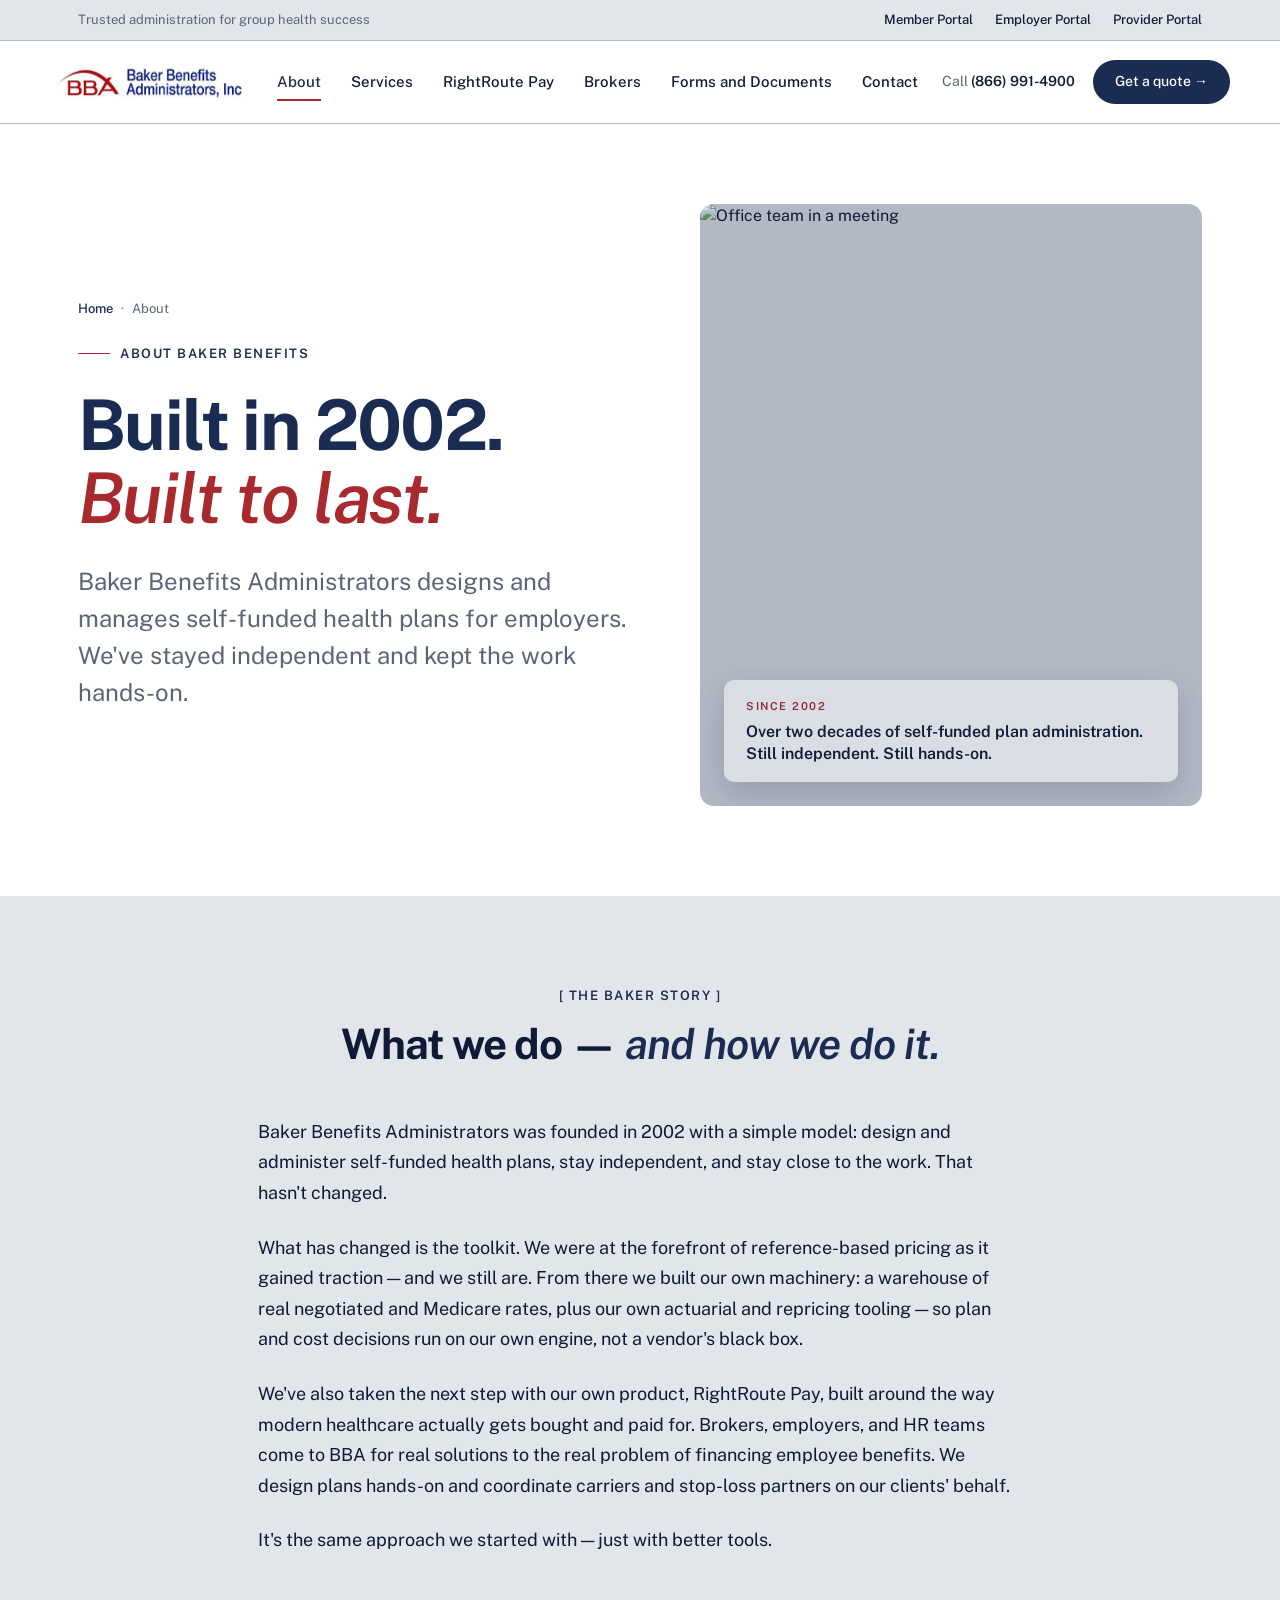
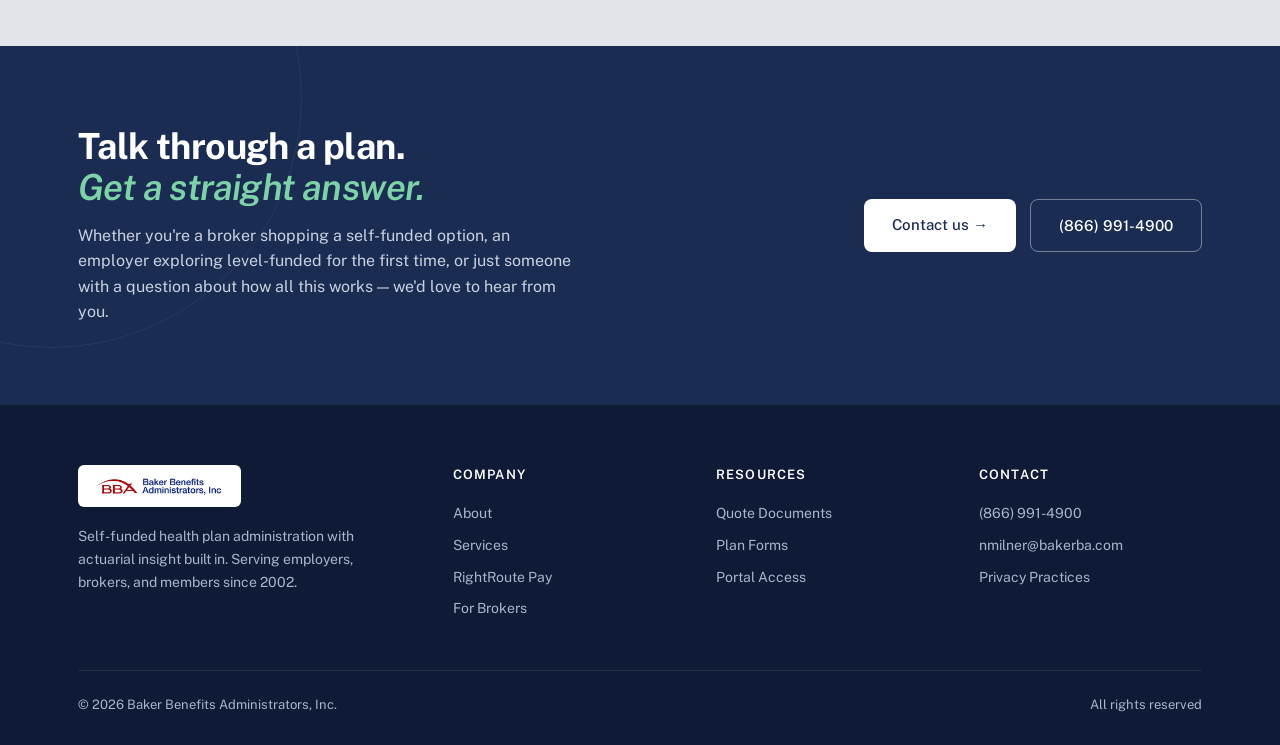
==== about/index.html @ 8b43a6bd "Variant preview: tighter spacing + de-stocked imagery" ====
<!DOCTYPE html><html lang="en"> <head><meta charset="UTF-8"><meta name="viewport" content="width=device-width, initial-scale=1"><title>About — Baker Benefits Administrators</title><meta name="description" content="Self-funded health plan administration with actuarial insight built in."><link rel="canonical" href="https://www.bakerba.com/about/"><link rel="icon" type="image/svg+xml" href="/favicon.svg"><meta property="og:type" content="website"><meta property="og:site_name" content="Baker Benefits Administrators"><meta property="og:title" content="About — Baker Benefits Administrators"><meta property="og:description" content="Self-funded health plan administration with actuarial insight built in."><meta property="og:url" content="https://www.bakerba.com/about/"><meta property="og:image" content="https://www.bakerba.com/bba-logo.jpg"><meta name="twitter:card" content="summary"><meta name="twitter:title" content="About — Baker Benefits Administrators"><meta name="twitter:description" content="Self-funded health plan administration with actuarial insight built in."><meta name="twitter:image" content="https://www.bakerba.com/bba-logo.jpg"><link rel="preconnect" href="https://fonts.googleapis.com"><link rel="preconnect" href="https://fonts.gstatic.com" crossorigin><link href="https://fonts.googleapis.com/css2?family=Public+Sans:wght@400;500;600;700&display=swap" rel="stylesheet"><style>:root{--navy:#1A2C52;--navy-deep:#0F1B36;--navy-soft:#3B4F7C;--navy-tint:#E8ECF4;--red:#A82A2E;--green:#1F7A4A;--green-deep:#155434;--green-soft:#E8F2EC;--green-light:#7DD2A8;--paper:#FFFFFF;--gray-50:#E2E5EA;--gray-100:#CFD3DA;--line:#B5BAC2;--line-strong:#CDD4DF;--ink:#0F1B36;--ink-soft:#5B6479;--ink-muted:#8593AE;--radius:14px}*{box-sizing:border-box;margin:0;padding:0}html{scroll-behavior:smooth}body{font-family:Public Sans,Helvetica Neue,Arial,sans-serif;background:var(--paper);color:var(--ink);line-height:1.55;-webkit-font-smoothing:antialiased}.container{max-width:1180px;margin:0 auto;padding:0 28px}a{color:inherit;text-decoration:none}img{display:block;max-width:100%}.util{position:sticky;top:0;z-index:51;background:var(--gray-50);color:var(--ink-soft);font-size:13px;padding:10px 0;border-bottom:1px solid var(--line)}.util-row{display:flex;justify-content:space-between;align-items:center;flex-wrap:wrap;gap:8px}.util-portals{display:flex;gap:22px}.util-portals a{color:var(--ink);font-weight:500}.util-portals a:hover{color:var(--navy)}header.site{background:var(--paper);border-bottom:1px solid var(--line);position:sticky;top:41px;z-index:50}.nav{display:flex;align-items:center;justify-content:space-between;padding:18px 0;gap:24px}.brand{display:flex;align-items:center;gap:12px}.brand img{height:46px;width:auto;mix-blend-mode:multiply}nav.primary{display:flex;gap:30px}nav.primary a{font-size:15px;color:var(--ink);font-weight:500;white-space:nowrap;padding:6px 0;border-bottom:2px solid transparent;transition:border-color .2s,color .2s}nav.primary a:hover{color:var(--navy);border-bottom-color:var(--red)}nav.primary a.active{color:var(--navy);border-bottom-color:var(--red)}.header-right{display:flex;align-items:center;gap:18px}.call-us{font-size:14px;color:var(--ink-soft);white-space:nowrap}.call-us strong{color:var(--ink);font-weight:600}.cta-pill{background:var(--navy);color:#fff;padding:11px 22px;border-radius:999px;font-size:14px;font-weight:500;transition:background .2s;white-space:nowrap}.cta-pill:hover{background:var(--navy-deep)}.nav-toggle{display:none;background:none;border:0;cursor:pointer;padding:10px;margin-left:6px}.nav-toggle span{display:block;width:22px;height:2px;background:var(--ink);margin:4px 0;border-radius:2px;transition:.2s}footer{background:var(--navy-deep);color:#a8b5cc;padding:60px 0 30px}.ft-grid{display:grid;grid-template-columns:1.5fr 1fr 1fr 1fr;gap:40px;margin-bottom:40px}.ft-brand{margin-bottom:18px}.ft-brand img{height:42px;background:#fff;padding:8px 12px;border-radius:6px}footer p{font-size:14px;line-height:1.65;max-width:34ch}footer h4{color:#fff;font-size:13px;font-weight:600;text-transform:uppercase;letter-spacing:1.2px;margin-bottom:18px}footer a{display:block;font-size:14px;color:#a8b5cc;margin-bottom:10px;transition:color .2s}footer a:hover{color:#fff}.ft-bot{display:flex;justify-content:space-between;padding-top:24px;border-top:1px solid rgba(255,255,255,.08);font-size:13px}.hero-media img{filter:grayscale(.25) contrast(1.03)}.hero-media:after{content:"";position:absolute;inset:0;background:var(--navy);opacity:.16;pointer-events:none}@media(max-width:900px){.util-portals{display:none}.ft-grid{grid-template-columns:1fr 1fr;gap:30px}.call-us{display:none}.nav-toggle{display:block}header.site{position:relative}nav.primary{display:none;position:absolute;top:100%;left:0;right:0;flex-direction:column;gap:0;background:#fff;border-top:1px solid var(--line);box-shadow:0 12px 24px #0f1b361a;padding:6px 0;z-index:60}header.site.nav-open nav.primary{display:flex}nav.primary a{padding:14px 22px;border-bottom:0!important}nav.primary a.active,nav.primary a:hover{background:var(--paper);border-bottom:0!important}}
</style>
<link rel="stylesheet" href="/_astro/about.B-OkZo0P.css"></head> <body> <!-- ============ UTILITY BAR ============ --> <div class="util"> <div class="container util-row"> <div>Trusted administration for group health success</div> <div class="util-portals"> <a href="https://secure.healthx.com/bakerbenefits.member" target="_blank" rel="noopener noreferrer">Member Portal</a> <a href="https://secure.healthx.com/bakerbenefits.employer" target="_blank" rel="noopener noreferrer">Employer Portal</a> <a href="https://secure.healthx.com/bakerbenefits.provider" target="_blank" rel="noopener noreferrer">Provider Portal</a> </div> </div> </div> <!-- ============ HEADER ============ --> <header class="site"> <div class="container nav"> <a href="/" class="brand"> <img src="/bba-logo.jpg" alt="Baker Benefits Administrators"> </a> <nav class="primary" id="primary-nav"> <a href="#" class="active">About</a><a href="/services">Services</a><a href="/rightroute">RightRoute Pay</a><a href="/brokers">Brokers</a><a href="/forms">Forms and Documents</a><a href="/contact">Contact</a> </nav> <div class="header-right"> <span class="call-us">Call <strong>(866) 991-4900</strong></span> <a href="/quote" class="cta-pill">Get a quote →</a> </div> <button class="nav-toggle" aria-label="Open menu" aria-expanded="false" aria-controls="primary-nav"> <span></span><span></span><span></span> </button> </div> </header>   <section class="hero" data-astro-cid-kh7btl4r> <div class="container hero-grid" data-astro-cid-kh7btl4r> <div data-astro-cid-kh7btl4r> <div class="breadcrumb" data-astro-cid-kh7btl4r> <a href="/" data-astro-cid-kh7btl4r>Home</a> <span data-astro-cid-kh7btl4r>·</span> <span data-astro-cid-kh7btl4r>About</span> </div> <div class="eyebrow" data-astro-cid-kh7btl4r><span class="dash" data-astro-cid-kh7btl4r></span>About Baker Benefits</div> <h1 class="headline" data-astro-cid-kh7btl4r> <span style="color:var(--navy)" data-astro-cid-kh7btl4r>Built in 2002.</span><br data-astro-cid-kh7btl4r> <em style="color:var(--red);font-style:italic;font-weight:600" data-astro-cid-kh7btl4r>Built to last.</em> </h1> <p class="lede" data-astro-cid-kh7btl4r>
Baker Benefits Administrators designs and manages self-funded health plans for employers. We've stayed independent and kept the work hands-on.
</p> </div> <div class="hero-media" data-astro-cid-kh7btl4r> <img src="https://images.unsplash.com/photo-1542744173-8e7e53415bb0?w=900&q=80" alt="Office team in a meeting" data-astro-cid-kh7btl4r> <div class="hero-badge" data-astro-cid-kh7btl4r> <div class="label" data-astro-cid-kh7btl4r>Since 2002</div> <h4 data-astro-cid-kh7btl4r>Over two decades of self-funded plan administration. Still independent. Still hands-on.</h4> </div> </div> </div> </section>  <section class="story" data-astro-cid-kh7btl4r> <div class="narrow" data-astro-cid-kh7btl4r> <div class="story-label" data-astro-cid-kh7btl4r>[ The Baker story ]</div> <h2 data-astro-cid-kh7btl4r>What we do — <em data-astro-cid-kh7btl4r>and how we do it.</em></h2> <p data-astro-cid-kh7btl4r>Baker Benefits Administrators was founded in 2002 with a simple model: design and administer self-funded health plans, stay independent, and stay close to the work. That hasn't changed.</p> <p data-astro-cid-kh7btl4r>What has changed is the toolkit. We were at the forefront of reference-based pricing as it gained traction — and we still are. From there we built our own machinery: a warehouse of real negotiated and Medicare rates, plus our own actuarial and repricing tooling — so plan and cost decisions run on our own engine, not a vendor's black box.</p> <p data-astro-cid-kh7btl4r>We've also taken the next step with our own product, RightRoute Pay, built around the way modern healthcare actually gets bought and paid for. Brokers, employers, and HR teams come to BBA for real solutions to the real problem of financing employee benefits. We design plans hands-on and coordinate carriers and stop-loss partners on our clients' behalf.</p> <p data-astro-cid-kh7btl4r>It's the same approach we started with — just with better tools.</p> </div> </section>  <section class="cta" id="contact" data-astro-cid-kh7btl4r> <div class="container cta-grid" data-astro-cid-kh7btl4r> <div data-astro-cid-kh7btl4r> <h2 data-astro-cid-kh7btl4r>Talk through a plan.<br data-astro-cid-kh7btl4r><em data-astro-cid-kh7btl4r>Get a straight answer.</em></h2> <p data-astro-cid-kh7btl4r>Whether you're a broker shopping a self-funded option, an employer exploring level-funded for the first time, or just someone with a question about how all this works — we'd love to hear from you.</p> </div> <div class="cta-actions" data-astro-cid-kh7btl4r> <a href="/contact" class="btn-light" data-astro-cid-kh7btl4r>Contact us →</a> <a href="tel:8669914900" class="btn-outline-light" data-astro-cid-kh7btl4r>(866) 991-4900</a> </div> </div> </section>  <!-- ============ FOOTER ============ --> <footer> <div class="container"> <div class="ft-grid"> <div> <div class="ft-brand"> <img src="/bba-logo.jpg" alt="BBA"> </div> <p>Self-funded health plan administration with actuarial insight built in. Serving employers, brokers, and members since 2002.</p> </div> <div> <h4>Company</h4> <a href="#">About</a><a href="/services">Services</a><a href="/rightroute">RightRoute Pay</a><a href="/brokers">For Brokers</a> </div><div> <h4>Resources</h4> <a href="/forms#quote-docs">Quote Documents</a><a href="/forms#plan-forms">Plan Forms</a><a href="/forms#portals">Portal Access</a> </div><div> <h4>Contact</h4> <a href="tel:8669914900">(866) 991-4900</a><a href="mailto:nmilner@bakerba.com">nmilner@bakerba.com</a><a href="/privacy">Privacy Practices</a> </div> </div> <div class="ft-bot"> <div>© 2026 Baker Benefits Administrators, Inc.</div> <div>All rights reserved</div> </div> </div> </footer> <script>
  (function () {
    var btn = document.querySelector('.nav-toggle');
    var hdr = document.querySelector('header.site');
    if (!btn || !hdr) return;
    btn.addEventListener('click', function () {
      var open = hdr.classList.toggle('nav-open');
      btn.setAttribute('aria-expanded', open ? 'true' : 'false');
      btn.setAttribute('aria-label', open ? 'Close menu' : 'Open menu');
    });
    hdr.querySelectorAll('nav.primary a').forEach(function (a) {
      a.addEventListener('click', function () {
        hdr.classList.remove('nav-open');
        btn.setAttribute('aria-expanded', 'false');
      });
    });
  })();
</script> </body> </html>
---- _astro/about.B-OkZo0P.css ----
.narrow[data-astro-cid-kh7btl4r]{max-width:820px;margin:0 auto;padding:0 28px}.hero[data-astro-cid-kh7btl4r]{background:var(--paper);padding:80px 0 90px;overflow:hidden}.hero-grid[data-astro-cid-kh7btl4r]{display:grid;grid-template-columns:1.1fr 1fr;gap:70px;align-items:center}.breadcrumb[data-astro-cid-kh7btl4r]{font-size:13px;color:var(--ink-soft);margin-bottom:18px;display:flex;align-items:center;gap:8px}.breadcrumb[data-astro-cid-kh7btl4r] a[data-astro-cid-kh7btl4r]{color:var(--navy);font-weight:500}.breadcrumb[data-astro-cid-kh7btl4r] a[data-astro-cid-kh7btl4r]:hover{color:var(--red)}.eyebrow[data-astro-cid-kh7btl4r]{display:inline-flex;align-items:center;gap:10px;font-size:13px;letter-spacing:1.5px;text-transform:uppercase;color:var(--navy);font-weight:600;margin-bottom:24px}.eyebrow[data-astro-cid-kh7btl4r] .dash[data-astro-cid-kh7btl4r]{width:32px;height:1px;background:var(--red)}h1[data-astro-cid-kh7btl4r].headline{font-size:70px;line-height:1.05;font-weight:700;color:var(--ink);letter-spacing:-1.6px;margin-bottom:28px}h1[data-astro-cid-kh7btl4r].headline em[data-astro-cid-kh7btl4r]{font-style:italic;color:var(--navy);font-weight:600}.lede[data-astro-cid-kh7btl4r]{font-size:24px;color:var(--ink-soft);max-width:54ch;line-height:1.55}.hero-media[data-astro-cid-kh7btl4r]{position:relative;border-radius:var(--radius);overflow:hidden;aspect-ratio:5/6;background:var(--gray-100)}.hero-media[data-astro-cid-kh7btl4r] img[data-astro-cid-kh7btl4r]{width:100%;height:100%;object-fit:cover}.hero-badge[data-astro-cid-kh7btl4r]{position:absolute;bottom:24px;left:24px;right:24px;background:var(--paper);border-radius:10px;padding:18px 22px;box-shadow:0 12px 32px #0f1b362e}.hero-badge[data-astro-cid-kh7btl4r] .label[data-astro-cid-kh7btl4r]{font-size:11px;letter-spacing:1.5px;text-transform:uppercase;color:var(--red);font-weight:600;margin-bottom:6px}.hero-badge[data-astro-cid-kh7btl4r] h4[data-astro-cid-kh7btl4r]{font-size:16px;font-weight:600;color:var(--ink);line-height:1.35}.story[data-astro-cid-kh7btl4r]{padding:90px 0;background:var(--gray-50)}.story-label[data-astro-cid-kh7btl4r]{font-size:13px;letter-spacing:1.5px;text-transform:uppercase;color:var(--navy);font-weight:600;margin-bottom:14px;text-align:center}.story[data-astro-cid-kh7btl4r] h2[data-astro-cid-kh7btl4r]{font-size:42px;font-weight:700;color:var(--ink);letter-spacing:-1px;line-height:1.1;text-align:center;margin-bottom:50px}.story[data-astro-cid-kh7btl4r] h2[data-astro-cid-kh7btl4r] em[data-astro-cid-kh7btl4r]{font-style:italic;color:var(--navy);font-weight:600}.story[data-astro-cid-kh7btl4r] p[data-astro-cid-kh7btl4r]{font-size:18px;color:var(--ink);line-height:1.7;margin-bottom:24px}.story[data-astro-cid-kh7btl4r] p[data-astro-cid-kh7btl4r]:last-child{margin-bottom:0}.story-pull[data-astro-cid-kh7btl4r]{border-left:3px solid var(--red);padding:8px 0 8px 24px;margin:36px 0;font-style:italic;font-size:22px;color:var(--navy);font-weight:500;line-height:1.4;letter-spacing:-.3px}.approach[data-astro-cid-kh7btl4r]{padding:100px 0;background:var(--paper)}.sec-head[data-astro-cid-kh7btl4r]{margin-bottom:52px;max-width:680px}.sec-head[data-astro-cid-kh7btl4r] .label[data-astro-cid-kh7btl4r]{font-size:13px;letter-spacing:1.5px;text-transform:uppercase;color:var(--navy);font-weight:600;margin-bottom:14px}.sec-head[data-astro-cid-kh7btl4r] h2[data-astro-cid-kh7btl4r]{font-size:42px;font-weight:700;color:var(--ink);letter-spacing:-1px;line-height:1.1}.sec-head[data-astro-cid-kh7btl4r] h2[data-astro-cid-kh7btl4r] em[data-astro-cid-kh7btl4r]{font-style:italic;color:var(--navy);font-weight:600}.approach-grid[data-astro-cid-kh7btl4r]{display:grid;grid-template-columns:repeat(3,1fr);gap:36px}.approach-item[data-astro-cid-kh7btl4r]{padding-top:24px;border-top:1px solid var(--line)}.approach-item[data-astro-cid-kh7btl4r] .num[data-astro-cid-kh7btl4r]{font-size:13px;font-weight:600;color:var(--red);letter-spacing:1px;margin-bottom:14px}.approach-item[data-astro-cid-kh7btl4r] h3[data-astro-cid-kh7btl4r]{font-size:22px;font-weight:600;color:var(--ink);margin-bottom:12px;letter-spacing:-.3px}.approach-item[data-astro-cid-kh7btl4r] p[data-astro-cid-kh7btl4r]{font-size:15.5px;color:var(--ink-soft);line-height:1.65}.team[data-astro-cid-kh7btl4r]{padding:100px 0;background:var(--gray-50)}.principal[data-astro-cid-kh7btl4r]{background:var(--paper);border:1px solid var(--line);border-radius:var(--radius);overflow:hidden;margin-bottom:24px}.principal-grid[data-astro-cid-kh7btl4r]{display:grid;grid-template-columns:1fr 1.4fr;align-items:stretch}.principal-grid[data-astro-cid-kh7btl4r].reverse{grid-template-columns:1.4fr 1fr}.principal-photo[data-astro-cid-kh7btl4r]{background:var(--gray-100);position:relative;min-height:380px;display:flex;align-items:center;justify-content:center}.principal-photo[data-astro-cid-kh7btl4r] .ph[data-astro-cid-kh7btl4r]{font-size:96px;font-weight:700;color:var(--navy);letter-spacing:-2px}.principal-photo[data-astro-cid-kh7btl4r] .ph-tag[data-astro-cid-kh7btl4r]{position:absolute;bottom:18px;left:18px;background:var(--paper);padding:6px 12px;border-radius:6px;font-size:11px;color:var(--ink-soft);letter-spacing:1px;text-transform:uppercase;font-weight:600}.principal-body[data-astro-cid-kh7btl4r]{padding:48px 50px;display:flex;flex-direction:column;justify-content:center}.principal-body[data-astro-cid-kh7btl4r] .role[data-astro-cid-kh7btl4r]{font-size:13px;letter-spacing:1.5px;text-transform:uppercase;color:var(--red);font-weight:600;margin-bottom:14px}.principal-body[data-astro-cid-kh7btl4r] h3[data-astro-cid-kh7btl4r]{font-size:32px;font-weight:700;color:var(--ink);letter-spacing:-.6px;margin-bottom:18px;line-height:1.15}.principal-body[data-astro-cid-kh7btl4r] p[data-astro-cid-kh7btl4r]{font-size:16px;color:var(--ink-soft);line-height:1.65;margin-bottom:18px}.principal-body[data-astro-cid-kh7btl4r] p[data-astro-cid-kh7btl4r]:last-child{margin-bottom:0}.principal-body[data-astro-cid-kh7btl4r] .placeholder-note[data-astro-cid-kh7btl4r]{margin-top:8px;padding:10px 14px;background:var(--navy-tint);border-radius:8px;font-size:12px;color:var(--navy);font-weight:500;display:inline-block}.principal-meta[data-astro-cid-kh7btl4r]{display:flex;gap:24px;flex-wrap:wrap;margin-top:24px;padding-top:24px;border-top:1px solid var(--line)}.principal-meta[data-astro-cid-kh7btl4r] .meta-item[data-astro-cid-kh7btl4r]{font-size:14px;color:var(--ink-soft)}.principal-meta[data-astro-cid-kh7btl4r] .meta-item[data-astro-cid-kh7btl4r] strong[data-astro-cid-kh7btl4r]{color:var(--ink);font-weight:600}.principal-meta[data-astro-cid-kh7btl4r] a[data-astro-cid-kh7btl4r]{color:var(--navy);font-weight:500}.principal-meta[data-astro-cid-kh7btl4r] a[data-astro-cid-kh7btl4r]:hover{color:var(--red)}.cta[data-astro-cid-kh7btl4r]{background:var(--navy);color:#fff;padding:80px 0;position:relative;overflow:hidden}.cta[data-astro-cid-kh7btl4r]:before{content:"";position:absolute;top:-200px;left:-200px;width:500px;height:500px;border:1px solid rgba(255,255,255,.06);border-radius:50%}.cta-grid[data-astro-cid-kh7btl4r]{display:grid;grid-template-columns:1.3fr auto;gap:40px;align-items:center;position:relative;z-index:1}.cta[data-astro-cid-kh7btl4r] h2[data-astro-cid-kh7btl4r]{font-size:36px;font-weight:700;line-height:1.15;letter-spacing:-.6px;margin-bottom:14px}.cta[data-astro-cid-kh7btl4r] h2[data-astro-cid-kh7btl4r] em[data-astro-cid-kh7btl4r]{font-style:italic;color:#7dd2a8;font-weight:600}.cta[data-astro-cid-kh7btl4r] p[data-astro-cid-kh7btl4r]{font-size:16px;color:#c9d1e0;max-width:50ch;line-height:1.6}.cta-actions[data-astro-cid-kh7btl4r]{display:flex;gap:14px;flex-wrap:wrap}.btn-light[data-astro-cid-kh7btl4r]{background:#fff;color:var(--navy);padding:14px 28px;border-radius:8px;font-size:15px;font-weight:500;transition:transform .2s}.btn-light[data-astro-cid-kh7btl4r]:hover{transform:translate(3px)}.btn-outline-light[data-astro-cid-kh7btl4r]{background:transparent;color:#fff;padding:14px 28px;border-radius:8px;font-size:15px;font-weight:500;border:1px solid rgba(255,255,255,.4);transition:background .2s,border-color .2s}.btn-outline-light[data-astro-cid-kh7btl4r]:hover{background:#ffffff1a;border-color:#fff}@media(max-width:900px){.hero-grid[data-astro-cid-kh7btl4r],.cta-grid[data-astro-cid-kh7btl4r]{grid-template-columns:1fr;gap:40px}.approach-grid[data-astro-cid-kh7btl4r]{grid-template-columns:1fr;gap:24px}.principal-grid[data-astro-cid-kh7btl4r],.principal-grid[data-astro-cid-kh7btl4r].reverse{grid-template-columns:1fr}.principal-photo[data-astro-cid-kh7btl4r]{min-height:280px;aspect-ratio:5/4}.principal-body[data-astro-cid-kh7btl4r]{padding:32px 28px}.principal-body[data-astro-cid-kh7btl4r] h3[data-astro-cid-kh7btl4r]{font-size:26px}h1[data-astro-cid-kh7btl4r].headline{font-size:38px}.sec-head[data-astro-cid-kh7btl4r] h2[data-astro-cid-kh7btl4r],.story[data-astro-cid-kh7btl4r] h2[data-astro-cid-kh7btl4r],.cta[data-astro-cid-kh7btl4r] h2[data-astro-cid-kh7btl4r]{font-size:30px}.story[data-astro-cid-kh7btl4r] p[data-astro-cid-kh7btl4r]{font-size:16px}.story-pull[data-astro-cid-kh7btl4r]{font-size:18px}}
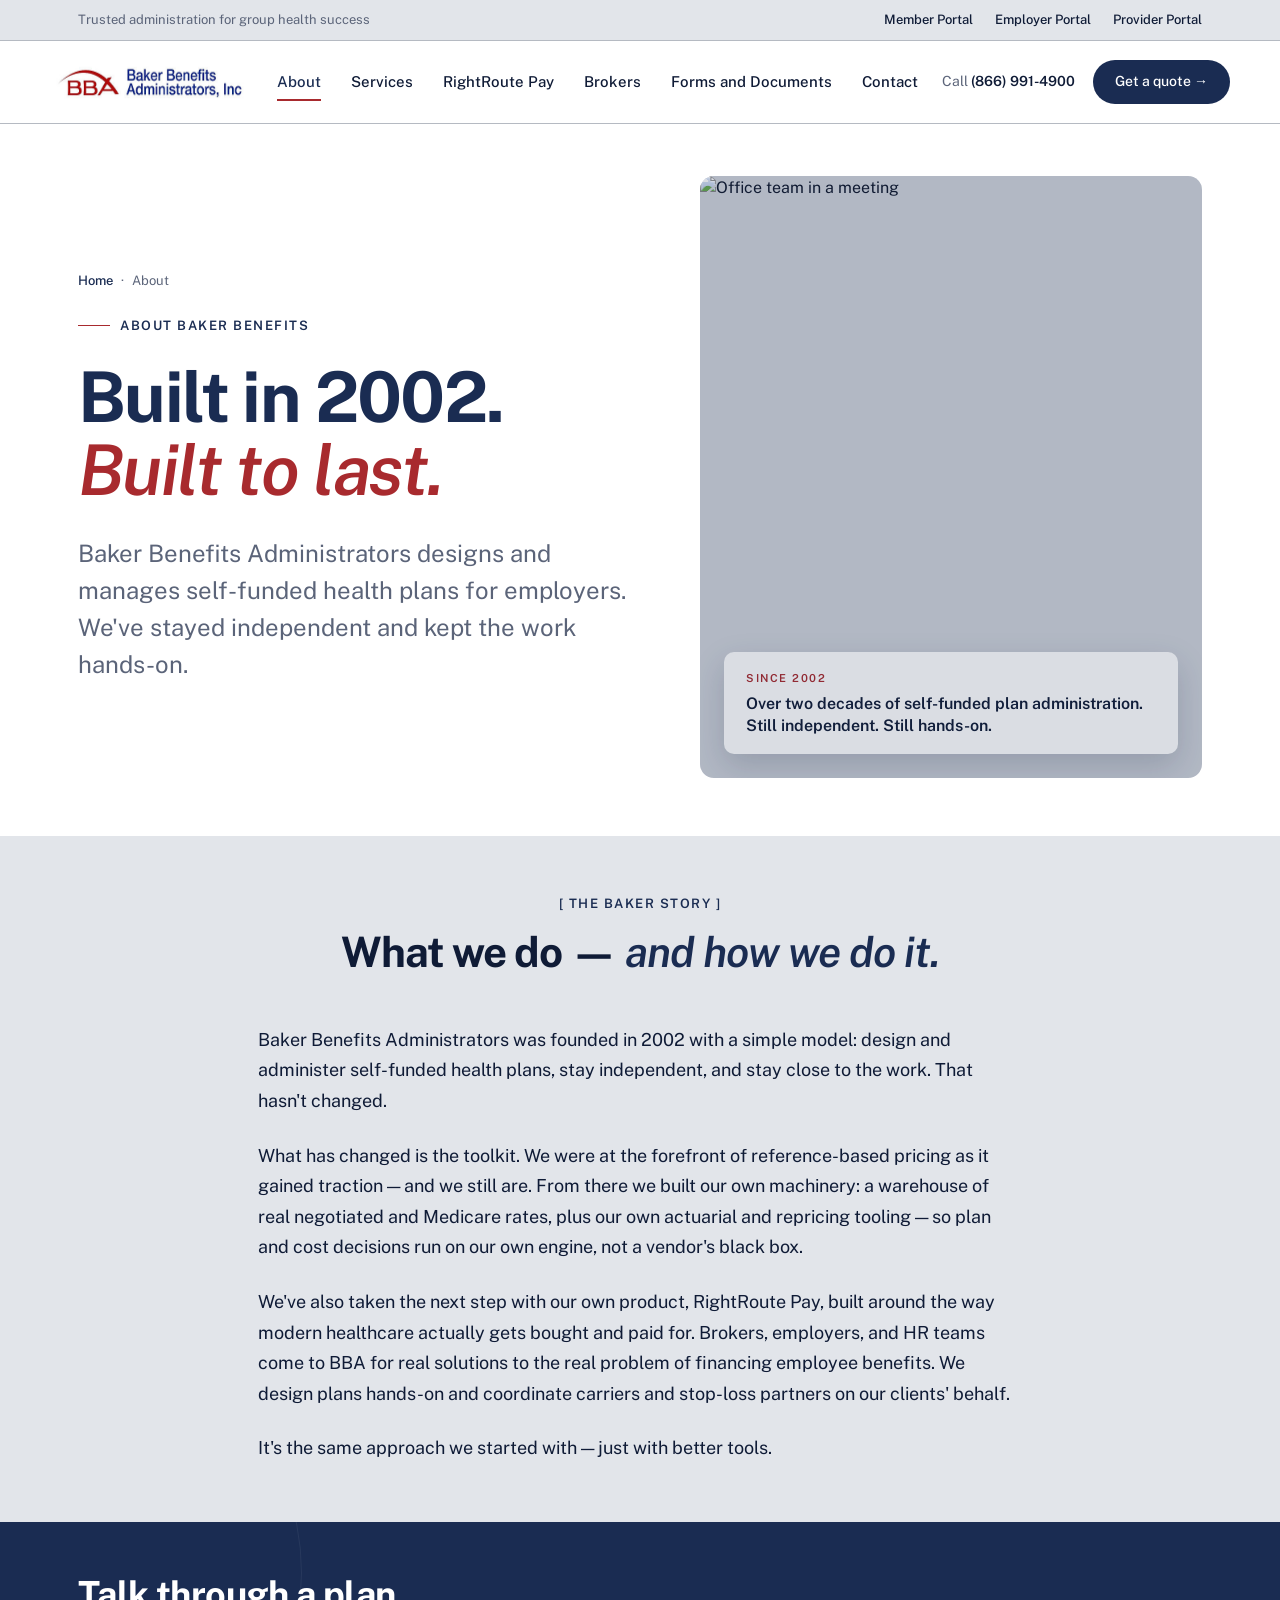
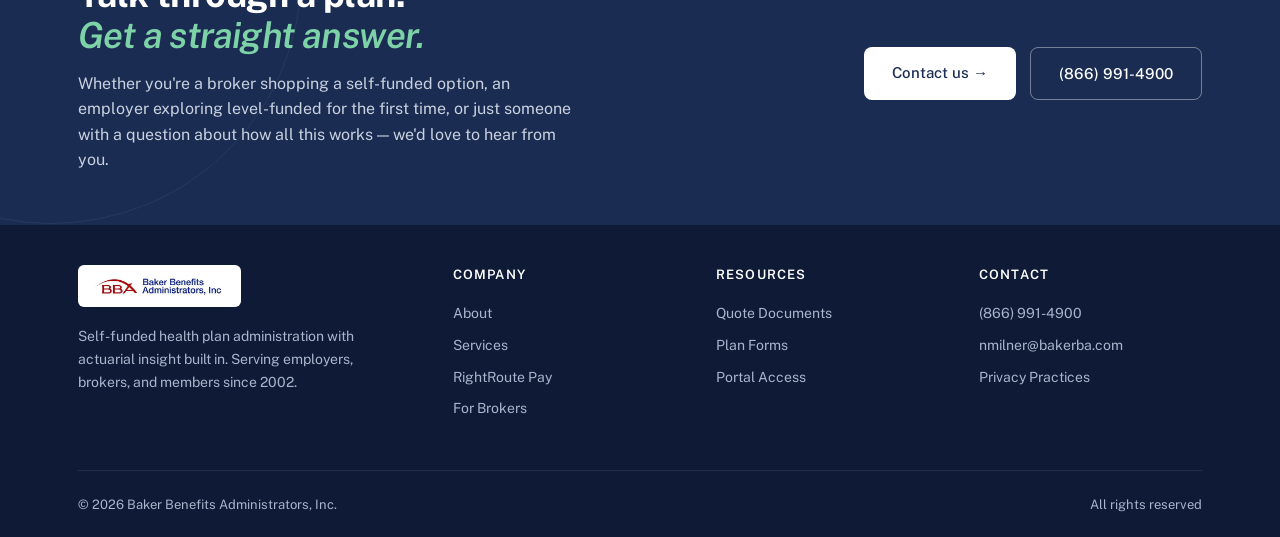
==== commit 67387553: "Refresh variant preview — subpages compacted" ====
--- a/about/index.html
+++ b/about/index.html
@@ -1,6 +1,6 @@
-<!DOCTYPE html><html lang="en"> <head><meta charset="UTF-8"><meta name="viewport" content="width=device-width, initial-scale=1"><title>About — Baker Benefits Administrators</title><meta name="description" content="Self-funded health plan administration with actuarial insight built in."><link rel="canonical" href="https://www.bakerba.com/about/"><link rel="icon" type="image/svg+xml" href="/favicon.svg"><meta property="og:type" content="website"><meta property="og:site_name" content="Baker Benefits Administrators"><meta property="og:title" content="About — Baker Benefits Administrators"><meta property="og:description" content="Self-funded health plan administration with actuarial insight built in."><meta property="og:url" content="https://www.bakerba.com/about/"><meta property="og:image" content="https://www.bakerba.com/bba-logo.jpg"><meta name="twitter:card" content="summary"><meta name="twitter:title" content="About — Baker Benefits Administrators"><meta name="twitter:description" content="Self-funded health plan administration with actuarial insight built in."><meta name="twitter:image" content="https://www.bakerba.com/bba-logo.jpg"><link rel="preconnect" href="https://fonts.googleapis.com"><link rel="preconnect" href="https://fonts.gstatic.com" crossorigin><link href="https://fonts.googleapis.com/css2?family=Public+Sans:wght@400;500;600;700&display=swap" rel="stylesheet"><style>:root{--navy:#1A2C52;--navy-deep:#0F1B36;--navy-soft:#3B4F7C;--navy-tint:#E8ECF4;--red:#A82A2E;--green:#1F7A4A;--green-deep:#155434;--green-soft:#E8F2EC;--green-light:#7DD2A8;--paper:#FFFFFF;--gray-50:#E2E5EA;--gray-100:#CFD3DA;--line:#B5BAC2;--line-strong:#CDD4DF;--ink:#0F1B36;--ink-soft:#5B6479;--ink-muted:#8593AE;--radius:14px}*{box-sizing:border-box;margin:0;padding:0}html{scroll-behavior:smooth}body{font-family:Public Sans,Helvetica Neue,Arial,sans-serif;background:var(--paper);color:var(--ink);line-height:1.55;-webkit-font-smoothing:antialiased}.container{max-width:1180px;margin:0 auto;padding:0 28px}a{color:inherit;text-decoration:none}img{display:block;max-width:100%}.util{position:sticky;top:0;z-index:51;background:var(--gray-50);color:var(--ink-soft);font-size:13px;padding:10px 0;border-bottom:1px solid var(--line)}.util-row{display:flex;justify-content:space-between;align-items:center;flex-wrap:wrap;gap:8px}.util-portals{display:flex;gap:22px}.util-portals a{color:var(--ink);font-weight:500}.util-portals a:hover{color:var(--navy)}header.site{background:var(--paper);border-bottom:1px solid var(--line);position:sticky;top:41px;z-index:50}.nav{display:flex;align-items:center;justify-content:space-between;padding:18px 0;gap:24px}.brand{display:flex;align-items:center;gap:12px}.brand img{height:46px;width:auto;mix-blend-mode:multiply}nav.primary{display:flex;gap:30px}nav.primary a{font-size:15px;color:var(--ink);font-weight:500;white-space:nowrap;padding:6px 0;border-bottom:2px solid transparent;transition:border-color .2s,color .2s}nav.primary a:hover{color:var(--navy);border-bottom-color:var(--red)}nav.primary a.active{color:var(--navy);border-bottom-color:var(--red)}.header-right{display:flex;align-items:center;gap:18px}.call-us{font-size:14px;color:var(--ink-soft);white-space:nowrap}.call-us strong{color:var(--ink);font-weight:600}.cta-pill{background:var(--navy);color:#fff;padding:11px 22px;border-radius:999px;font-size:14px;font-weight:500;transition:background .2s;white-space:nowrap}.cta-pill:hover{background:var(--navy-deep)}.nav-toggle{display:none;background:none;border:0;cursor:pointer;padding:10px;margin-left:6px}.nav-toggle span{display:block;width:22px;height:2px;background:var(--ink);margin:4px 0;border-radius:2px;transition:.2s}footer{background:var(--navy-deep);color:#a8b5cc;padding:60px 0 30px}.ft-grid{display:grid;grid-template-columns:1.5fr 1fr 1fr 1fr;gap:40px;margin-bottom:40px}.ft-brand{margin-bottom:18px}.ft-brand img{height:42px;background:#fff;padding:8px 12px;border-radius:6px}footer p{font-size:14px;line-height:1.65;max-width:34ch}footer h4{color:#fff;font-size:13px;font-weight:600;text-transform:uppercase;letter-spacing:1.2px;margin-bottom:18px}footer a{display:block;font-size:14px;color:#a8b5cc;margin-bottom:10px;transition:color .2s}footer a:hover{color:#fff}.ft-bot{display:flex;justify-content:space-between;padding-top:24px;border-top:1px solid rgba(255,255,255,.08);font-size:13px}.hero-media img{filter:grayscale(.25) contrast(1.03)}.hero-media:after{content:"";position:absolute;inset:0;background:var(--navy);opacity:.16;pointer-events:none}@media(max-width:900px){.util-portals{display:none}.ft-grid{grid-template-columns:1fr 1fr;gap:30px}.call-us{display:none}.nav-toggle{display:block}header.site{position:relative}nav.primary{display:none;position:absolute;top:100%;left:0;right:0;flex-direction:column;gap:0;background:#fff;border-top:1px solid var(--line);box-shadow:0 12px 24px #0f1b361a;padding:6px 0;z-index:60}header.site.nav-open nav.primary{display:flex}nav.primary a{padding:14px 22px;border-bottom:0!important}nav.primary a.active,nav.primary a:hover{background:var(--paper);border-bottom:0!important}}
+<!DOCTYPE html><html lang="en"> <head><meta charset="UTF-8"><meta name="viewport" content="width=device-width, initial-scale=1"><title>About — Baker Benefits Administrators</title><meta name="description" content="Self-funded health plan administration with actuarial insight built in."><link rel="canonical" href="https://www.bakerba.com/about/"><link rel="icon" type="image/svg+xml" href="/favicon.svg"><meta property="og:type" content="website"><meta property="og:site_name" content="Baker Benefits Administrators"><meta property="og:title" content="About — Baker Benefits Administrators"><meta property="og:description" content="Self-funded health plan administration with actuarial insight built in."><meta property="og:url" content="https://www.bakerba.com/about/"><meta property="og:image" content="https://www.bakerba.com/bba-logo.jpg"><meta name="twitter:card" content="summary"><meta name="twitter:title" content="About — Baker Benefits Administrators"><meta name="twitter:description" content="Self-funded health plan administration with actuarial insight built in."><meta name="twitter:image" content="https://www.bakerba.com/bba-logo.jpg"><link rel="preconnect" href="https://fonts.googleapis.com"><link rel="preconnect" href="https://fonts.gstatic.com" crossorigin><link href="https://fonts.googleapis.com/css2?family=Public+Sans:wght@400;500;600;700&display=swap" rel="stylesheet"><style>:root{--navy:#1A2C52;--navy-deep:#0F1B36;--navy-soft:#3B4F7C;--navy-tint:#E8ECF4;--red:#A82A2E;--green:#1F7A4A;--green-deep:#155434;--green-soft:#E8F2EC;--green-light:#7DD2A8;--paper:#FFFFFF;--gray-50:#E2E5EA;--gray-100:#CFD3DA;--line:#B5BAC2;--line-strong:#CDD4DF;--ink:#0F1B36;--ink-soft:#5B6479;--ink-muted:#8593AE;--radius:14px}*{box-sizing:border-box;margin:0;padding:0}html{scroll-behavior:smooth}body{font-family:Public Sans,Helvetica Neue,Arial,sans-serif;background:var(--paper);color:var(--ink);line-height:1.55;-webkit-font-smoothing:antialiased}.container{max-width:1180px;margin:0 auto;padding:0 28px}a{color:inherit;text-decoration:none}img{display:block;max-width:100%}.util{position:sticky;top:0;z-index:51;background:var(--gray-50);color:var(--ink-soft);font-size:13px;padding:10px 0;border-bottom:1px solid var(--line)}.util-row{display:flex;justify-content:space-between;align-items:center;flex-wrap:wrap;gap:8px}.util-portals{display:flex;gap:22px}.util-portals a{color:var(--ink);font-weight:500}.util-portals a:hover{color:var(--navy)}header.site{background:var(--paper);border-bottom:1px solid var(--line);position:sticky;top:41px;z-index:50}.nav{display:flex;align-items:center;justify-content:space-between;padding:18px 0;gap:24px}.brand{display:flex;align-items:center;gap:12px}.brand img{height:46px;width:auto;mix-blend-mode:multiply}nav.primary{display:flex;gap:30px}nav.primary a{font-size:15px;color:var(--ink);font-weight:500;white-space:nowrap;padding:6px 0;border-bottom:2px solid transparent;transition:border-color .2s,color .2s}nav.primary a:hover{color:var(--navy);border-bottom-color:var(--red)}nav.primary a.active{color:var(--navy);border-bottom-color:var(--red)}.header-right{display:flex;align-items:center;gap:18px}.call-us{font-size:14px;color:var(--ink-soft);white-space:nowrap}.call-us strong{color:var(--ink);font-weight:600}.cta-pill{background:var(--navy);color:#fff;padding:11px 22px;border-radius:999px;font-size:14px;font-weight:500;transition:background .2s;white-space:nowrap}.cta-pill:hover{background:var(--navy-deep)}.nav-toggle{display:none;background:none;border:0;cursor:pointer;padding:10px;margin-left:6px}.nav-toggle span{display:block;width:22px;height:2px;background:var(--ink);margin:4px 0;border-radius:2px;transition:.2s}footer{background:var(--navy-deep);color:#a8b5cc;padding:40px 0 22px}.ft-grid{display:grid;grid-template-columns:1.5fr 1fr 1fr 1fr;gap:40px;margin-bottom:40px}.ft-brand{margin-bottom:18px}.ft-brand img{height:42px;background:#fff;padding:8px 12px;border-radius:6px}footer p{font-size:14px;line-height:1.65;max-width:34ch}footer h4{color:#fff;font-size:13px;font-weight:600;text-transform:uppercase;letter-spacing:1.2px;margin-bottom:18px}footer a{display:block;font-size:14px;color:#a8b5cc;margin-bottom:10px;transition:color .2s}footer a:hover{color:#fff}.ft-bot{display:flex;justify-content:space-between;padding-top:24px;border-top:1px solid rgba(255,255,255,.08);font-size:13px}.hero-media img{filter:grayscale(.25) contrast(1.03)}.hero-media:after{content:"";position:absolute;inset:0;background:var(--navy);opacity:.16;pointer-events:none}@media(max-width:900px){.util-portals{display:none}.ft-grid{grid-template-columns:1fr 1fr;gap:30px}.call-us{display:none}.nav-toggle{display:block}header.site{position:relative}nav.primary{display:none;position:absolute;top:100%;left:0;right:0;flex-direction:column;gap:0;background:#fff;border-top:1px solid var(--line);box-shadow:0 12px 24px #0f1b361a;padding:6px 0;z-index:60}header.site.nav-open nav.primary{display:flex}nav.primary a{padding:14px 22px;border-bottom:0!important}nav.primary a.active,nav.primary a:hover{background:var(--paper);border-bottom:0!important}}
 </style>
-<link rel="stylesheet" href="/_astro/about.B-OkZo0P.css"></head> <body> <!-- ============ UTILITY BAR ============ --> <div class="util"> <div class="container util-row"> <div>Trusted administration for group health success</div> <div class="util-portals"> <a href="https://secure.healthx.com/bakerbenefits.member" target="_blank" rel="noopener noreferrer">Member Portal</a> <a href="https://secure.healthx.com/bakerbenefits.employer" target="_blank" rel="noopener noreferrer">Employer Portal</a> <a href="https://secure.healthx.com/bakerbenefits.provider" target="_blank" rel="noopener noreferrer">Provider Portal</a> </div> </div> </div> <!-- ============ HEADER ============ --> <header class="site"> <div class="container nav"> <a href="/" class="brand"> <img src="/bba-logo.jpg" alt="Baker Benefits Administrators"> </a> <nav class="primary" id="primary-nav"> <a href="#" class="active">About</a><a href="/services">Services</a><a href="/rightroute">RightRoute Pay</a><a href="/brokers">Brokers</a><a href="/forms">Forms and Documents</a><a href="/contact">Contact</a> </nav> <div class="header-right"> <span class="call-us">Call <strong>(866) 991-4900</strong></span> <a href="/quote" class="cta-pill">Get a quote →</a> </div> <button class="nav-toggle" aria-label="Open menu" aria-expanded="false" aria-controls="primary-nav"> <span></span><span></span><span></span> </button> </div> </header>   <section class="hero" data-astro-cid-kh7btl4r> <div class="container hero-grid" data-astro-cid-kh7btl4r> <div data-astro-cid-kh7btl4r> <div class="breadcrumb" data-astro-cid-kh7btl4r> <a href="/" data-astro-cid-kh7btl4r>Home</a> <span data-astro-cid-kh7btl4r>·</span> <span data-astro-cid-kh7btl4r>About</span> </div> <div class="eyebrow" data-astro-cid-kh7btl4r><span class="dash" data-astro-cid-kh7btl4r></span>About Baker Benefits</div> <h1 class="headline" data-astro-cid-kh7btl4r> <span style="color:var(--navy)" data-astro-cid-kh7btl4r>Built in 2002.</span><br data-astro-cid-kh7btl4r> <em style="color:var(--red);font-style:italic;font-weight:600" data-astro-cid-kh7btl4r>Built to last.</em> </h1> <p class="lede" data-astro-cid-kh7btl4r>
+<link rel="stylesheet" href="/_astro/about.D5jfEynC.css"></head> <body> <!-- ============ UTILITY BAR ============ --> <div class="util"> <div class="container util-row"> <div>Trusted administration for group health success</div> <div class="util-portals"> <a href="https://secure.healthx.com/bakerbenefits.member" target="_blank" rel="noopener noreferrer">Member Portal</a> <a href="https://secure.healthx.com/bakerbenefits.employer" target="_blank" rel="noopener noreferrer">Employer Portal</a> <a href="https://secure.healthx.com/bakerbenefits.provider" target="_blank" rel="noopener noreferrer">Provider Portal</a> </div> </div> </div> <!-- ============ HEADER ============ --> <header class="site"> <div class="container nav"> <a href="/" class="brand"> <img src="/bba-logo.jpg" alt="Baker Benefits Administrators"> </a> <nav class="primary" id="primary-nav"> <a href="#" class="active">About</a><a href="/services">Services</a><a href="/rightroute">RightRoute Pay</a><a href="/brokers">Brokers</a><a href="/forms">Forms and Documents</a><a href="/contact">Contact</a> </nav> <div class="header-right"> <span class="call-us">Call <strong>(866) 991-4900</strong></span> <a href="/quote" class="cta-pill">Get a quote →</a> </div> <button class="nav-toggle" aria-label="Open menu" aria-expanded="false" aria-controls="primary-nav"> <span></span><span></span><span></span> </button> </div> </header>   <section class="hero" data-astro-cid-kh7btl4r> <div class="container hero-grid" data-astro-cid-kh7btl4r> <div data-astro-cid-kh7btl4r> <div class="breadcrumb" data-astro-cid-kh7btl4r> <a href="/" data-astro-cid-kh7btl4r>Home</a> <span data-astro-cid-kh7btl4r>·</span> <span data-astro-cid-kh7btl4r>About</span> </div> <div class="eyebrow" data-astro-cid-kh7btl4r><span class="dash" data-astro-cid-kh7btl4r></span>About Baker Benefits</div> <h1 class="headline" data-astro-cid-kh7btl4r> <span style="color:var(--navy)" data-astro-cid-kh7btl4r>Built in 2002.</span><br data-astro-cid-kh7btl4r> <em style="color:var(--red);font-style:italic;font-weight:600" data-astro-cid-kh7btl4r>Built to last.</em> </h1> <p class="lede" data-astro-cid-kh7btl4r>
 Baker Benefits Administrators designs and manages self-funded health plans for employers. We've stayed independent and kept the work hands-on.
 </p> </div> <div class="hero-media" data-astro-cid-kh7btl4r> <img src="https://images.unsplash.com/photo-1542744173-8e7e53415bb0?w=900&q=80" alt="Office team in a meeting" data-astro-cid-kh7btl4r> <div class="hero-badge" data-astro-cid-kh7btl4r> <div class="label" data-astro-cid-kh7btl4r>Since 2002</div> <h4 data-astro-cid-kh7btl4r>Over two decades of self-funded plan administration. Still independent. Still hands-on.</h4> </div> </div> </div> </section>  <section class="story" data-astro-cid-kh7btl4r> <div class="narrow" data-astro-cid-kh7btl4r> <div class="story-label" data-astro-cid-kh7btl4r>[ The Baker story ]</div> <h2 data-astro-cid-kh7btl4r>What we do — <em data-astro-cid-kh7btl4r>and how we do it.</em></h2> <p data-astro-cid-kh7btl4r>Baker Benefits Administrators was founded in 2002 with a simple model: design and administer self-funded health plans, stay independent, and stay close to the work. That hasn't changed.</p> <p data-astro-cid-kh7btl4r>What has changed is the toolkit. We were at the forefront of reference-based pricing as it gained traction — and we still are. From there we built our own machinery: a warehouse of real negotiated and Medicare rates, plus our own actuarial and repricing tooling — so plan and cost decisions run on our own engine, not a vendor's black box.</p> <p data-astro-cid-kh7btl4r>We've also taken the next step with our own product, RightRoute Pay, built around the way modern healthcare actually gets bought and paid for. Brokers, employers, and HR teams come to BBA for real solutions to the real problem of financing employee benefits. We design plans hands-on and coordinate carriers and stop-loss partners on our clients' behalf.</p> <p data-astro-cid-kh7btl4r>It's the same approach we started with — just with better tools.</p> </div> </section>  <section class="cta" id="contact" data-astro-cid-kh7btl4r> <div class="container cta-grid" data-astro-cid-kh7btl4r> <div data-astro-cid-kh7btl4r> <h2 data-astro-cid-kh7btl4r>Talk through a plan.<br data-astro-cid-kh7btl4r><em data-astro-cid-kh7btl4r>Get a straight answer.</em></h2> <p data-astro-cid-kh7btl4r>Whether you're a broker shopping a self-funded option, an employer exploring level-funded for the first time, or just someone with a question about how all this works — we'd love to hear from you.</p> </div> <div class="cta-actions" data-astro-cid-kh7btl4r> <a href="/contact" class="btn-light" data-astro-cid-kh7btl4r>Contact us →</a> <a href="tel:8669914900" class="btn-outline-light" data-astro-cid-kh7btl4r>(866) 991-4900</a> </div> </div> </section>  <!-- ============ FOOTER ============ --> <footer> <div class="container"> <div class="ft-grid"> <div> <div class="ft-brand"> <img src="/bba-logo.jpg" alt="BBA"> </div> <p>Self-funded health plan administration with actuarial insight built in. Serving employers, brokers, and members since 2002.</p> </div> <div> <h4>Company</h4> <a href="#">About</a><a href="/services">Services</a><a href="/rightroute">RightRoute Pay</a><a href="/brokers">For Brokers</a> </div><div> <h4>Resources</h4> <a href="/forms#quote-docs">Quote Documents</a><a href="/forms#plan-forms">Plan Forms</a><a href="/forms#portals">Portal Access</a> </div><div> <h4>Contact</h4> <a href="tel:8669914900">(866) 991-4900</a><a href="mailto:nmilner@bakerba.com">nmilner@bakerba.com</a><a href="/privacy">Privacy Practices</a> </div> </div> <div class="ft-bot"> <div>© 2026 Baker Benefits Administrators, Inc.</div> <div>All rights reserved</div> </div> </div> </footer> <script>
   (function () {
--- a/_astro/about.D5jfEynC.css
+++ b/_astro/about.D5jfEynC.css
@@ -0,0 +1 @@
+.narrow[data-astro-cid-kh7btl4r]{max-width:820px;margin:0 auto;padding:0 28px}.hero[data-astro-cid-kh7btl4r]{background:var(--paper);padding:52px 0 58px;overflow:hidden}.hero-grid[data-astro-cid-kh7btl4r]{display:grid;grid-template-columns:1.1fr 1fr;gap:70px;align-items:center}.breadcrumb[data-astro-cid-kh7btl4r]{font-size:13px;color:var(--ink-soft);margin-bottom:18px;display:flex;align-items:center;gap:8px}.breadcrumb[data-astro-cid-kh7btl4r] a[data-astro-cid-kh7btl4r]{color:var(--navy);font-weight:500}.breadcrumb[data-astro-cid-kh7btl4r] a[data-astro-cid-kh7btl4r]:hover{color:var(--red)}.eyebrow[data-astro-cid-kh7btl4r]{display:inline-flex;align-items:center;gap:10px;font-size:13px;letter-spacing:1.5px;text-transform:uppercase;color:var(--navy);font-weight:600;margin-bottom:24px}.eyebrow[data-astro-cid-kh7btl4r] .dash[data-astro-cid-kh7btl4r]{width:32px;height:1px;background:var(--red)}h1[data-astro-cid-kh7btl4r].headline{font-size:70px;line-height:1.05;font-weight:700;color:var(--ink);letter-spacing:-1.6px;margin-bottom:28px}h1[data-astro-cid-kh7btl4r].headline em[data-astro-cid-kh7btl4r]{font-style:italic;color:var(--navy);font-weight:600}.lede[data-astro-cid-kh7btl4r]{font-size:24px;color:var(--ink-soft);max-width:54ch;line-height:1.55}.hero-media[data-astro-cid-kh7btl4r]{position:relative;border-radius:var(--radius);overflow:hidden;aspect-ratio:5/6;background:var(--gray-100)}.hero-media[data-astro-cid-kh7btl4r] img[data-astro-cid-kh7btl4r]{width:100%;height:100%;object-fit:cover}.hero-badge[data-astro-cid-kh7btl4r]{position:absolute;bottom:24px;left:24px;right:24px;background:var(--paper);border-radius:10px;padding:18px 22px;box-shadow:0 12px 32px #0f1b362e}.hero-badge[data-astro-cid-kh7btl4r] .label[data-astro-cid-kh7btl4r]{font-size:11px;letter-spacing:1.5px;text-transform:uppercase;color:var(--red);font-weight:600;margin-bottom:6px}.hero-badge[data-astro-cid-kh7btl4r] h4[data-astro-cid-kh7btl4r]{font-size:16px;font-weight:600;color:var(--ink);line-height:1.35}.story[data-astro-cid-kh7btl4r]{padding:58px 0;background:var(--gray-50)}.story-label[data-astro-cid-kh7btl4r]{font-size:13px;letter-spacing:1.5px;text-transform:uppercase;color:var(--navy);font-weight:600;margin-bottom:14px;text-align:center}.story[data-astro-cid-kh7btl4r] h2[data-astro-cid-kh7btl4r]{font-size:42px;font-weight:700;color:var(--ink);letter-spacing:-1px;line-height:1.1;text-align:center;margin-bottom:50px}.story[data-astro-cid-kh7btl4r] h2[data-astro-cid-kh7btl4r] em[data-astro-cid-kh7btl4r]{font-style:italic;color:var(--navy);font-weight:600}.story[data-astro-cid-kh7btl4r] p[data-astro-cid-kh7btl4r]{font-size:18px;color:var(--ink);line-height:1.7;margin-bottom:24px}.story[data-astro-cid-kh7btl4r] p[data-astro-cid-kh7btl4r]:last-child{margin-bottom:0}.story-pull[data-astro-cid-kh7btl4r]{border-left:3px solid var(--red);padding:8px 0 8px 24px;margin:36px 0;font-style:italic;font-size:22px;color:var(--navy);font-weight:500;line-height:1.4;letter-spacing:-.3px}.approach[data-astro-cid-kh7btl4r]{padding:64px 0;background:var(--paper)}.sec-head[data-astro-cid-kh7btl4r]{margin-bottom:32px;max-width:680px}.sec-head[data-astro-cid-kh7btl4r] .label[data-astro-cid-kh7btl4r]{font-size:13px;letter-spacing:1.5px;text-transform:uppercase;color:var(--navy);font-weight:600;margin-bottom:14px}.sec-head[data-astro-cid-kh7btl4r] h2[data-astro-cid-kh7btl4r]{font-size:42px;font-weight:700;color:var(--ink);letter-spacing:-1px;line-height:1.1}.sec-head[data-astro-cid-kh7btl4r] h2[data-astro-cid-kh7btl4r] em[data-astro-cid-kh7btl4r]{font-style:italic;color:var(--navy);font-weight:600}.approach-grid[data-astro-cid-kh7btl4r]{display:grid;grid-template-columns:repeat(3,1fr);gap:36px}.approach-item[data-astro-cid-kh7btl4r]{padding-top:24px;border-top:1px solid var(--line)}.approach-item[data-astro-cid-kh7btl4r] .num[data-astro-cid-kh7btl4r]{font-size:13px;font-weight:600;color:var(--red);letter-spacing:1px;margin-bottom:14px}.approach-item[data-astro-cid-kh7btl4r] h3[data-astro-cid-kh7btl4r]{font-size:22px;font-weight:600;color:var(--ink);margin-bottom:12px;letter-spacing:-.3px}.approach-item[data-astro-cid-kh7btl4r] p[data-astro-cid-kh7btl4r]{font-size:15.5px;color:var(--ink-soft);line-height:1.65}.team[data-astro-cid-kh7btl4r]{padding:64px 0;background:var(--gray-50)}.principal[data-astro-cid-kh7btl4r]{background:var(--paper);border:1px solid var(--line);border-radius:var(--radius);overflow:hidden;margin-bottom:24px}.principal-grid[data-astro-cid-kh7btl4r]{display:grid;grid-template-columns:1fr 1.4fr;align-items:stretch}.principal-grid[data-astro-cid-kh7btl4r].reverse{grid-template-columns:1.4fr 1fr}.principal-photo[data-astro-cid-kh7btl4r]{background:var(--gray-100);position:relative;min-height:380px;display:flex;align-items:center;justify-content:center}.principal-photo[data-astro-cid-kh7btl4r] .ph[data-astro-cid-kh7btl4r]{font-size:96px;font-weight:700;color:var(--navy);letter-spacing:-2px}.principal-photo[data-astro-cid-kh7btl4r] .ph-tag[data-astro-cid-kh7btl4r]{position:absolute;bottom:18px;left:18px;background:var(--paper);padding:6px 12px;border-radius:6px;font-size:11px;color:var(--ink-soft);letter-spacing:1px;text-transform:uppercase;font-weight:600}.principal-body[data-astro-cid-kh7btl4r]{padding:48px 50px;display:flex;flex-direction:column;justify-content:center}.principal-body[data-astro-cid-kh7btl4r] .role[data-astro-cid-kh7btl4r]{font-size:13px;letter-spacing:1.5px;text-transform:uppercase;color:var(--red);font-weight:600;margin-bottom:14px}.principal-body[data-astro-cid-kh7btl4r] h3[data-astro-cid-kh7btl4r]{font-size:32px;font-weight:700;color:var(--ink);letter-spacing:-.6px;margin-bottom:18px;line-height:1.15}.principal-body[data-astro-cid-kh7btl4r] p[data-astro-cid-kh7btl4r]{font-size:16px;color:var(--ink-soft);line-height:1.65;margin-bottom:18px}.principal-body[data-astro-cid-kh7btl4r] p[data-astro-cid-kh7btl4r]:last-child{margin-bottom:0}.principal-body[data-astro-cid-kh7btl4r] .placeholder-note[data-astro-cid-kh7btl4r]{margin-top:8px;padding:10px 14px;background:var(--navy-tint);border-radius:8px;font-size:12px;color:var(--navy);font-weight:500;display:inline-block}.principal-meta[data-astro-cid-kh7btl4r]{display:flex;gap:24px;flex-wrap:wrap;margin-top:24px;padding-top:24px;border-top:1px solid var(--line)}.principal-meta[data-astro-cid-kh7btl4r] .meta-item[data-astro-cid-kh7btl4r]{font-size:14px;color:var(--ink-soft)}.principal-meta[data-astro-cid-kh7btl4r] .meta-item[data-astro-cid-kh7btl4r] strong[data-astro-cid-kh7btl4r]{color:var(--ink);font-weight:600}.principal-meta[data-astro-cid-kh7btl4r] a[data-astro-cid-kh7btl4r]{color:var(--navy);font-weight:500}.principal-meta[data-astro-cid-kh7btl4r] a[data-astro-cid-kh7btl4r]:hover{color:var(--red)}.cta[data-astro-cid-kh7btl4r]{background:var(--navy);color:#fff;padding:52px 0;position:relative;overflow:hidden}.cta[data-astro-cid-kh7btl4r]:before{content:"";position:absolute;top:-200px;left:-200px;width:500px;height:500px;border:1px solid rgba(255,255,255,.06);border-radius:50%}.cta-grid[data-astro-cid-kh7btl4r]{display:grid;grid-template-columns:1.3fr auto;gap:40px;align-items:center;position:relative;z-index:1}.cta[data-astro-cid-kh7btl4r] h2[data-astro-cid-kh7btl4r]{font-size:36px;font-weight:700;line-height:1.15;letter-spacing:-.6px;margin-bottom:14px}.cta[data-astro-cid-kh7btl4r] h2[data-astro-cid-kh7btl4r] em[data-astro-cid-kh7btl4r]{font-style:italic;color:#7dd2a8;font-weight:600}.cta[data-astro-cid-kh7btl4r] p[data-astro-cid-kh7btl4r]{font-size:16px;color:#c9d1e0;max-width:50ch;line-height:1.6}.cta-actions[data-astro-cid-kh7btl4r]{display:flex;gap:14px;flex-wrap:wrap}.btn-light[data-astro-cid-kh7btl4r]{background:#fff;color:var(--navy);padding:14px 28px;border-radius:8px;font-size:15px;font-weight:500;transition:transform .2s}.btn-light[data-astro-cid-kh7btl4r]:hover{transform:translate(3px)}.btn-outline-light[data-astro-cid-kh7btl4r]{background:transparent;color:#fff;padding:14px 28px;border-radius:8px;font-size:15px;font-weight:500;border:1px solid rgba(255,255,255,.4);transition:background .2s,border-color .2s}.btn-outline-light[data-astro-cid-kh7btl4r]:hover{background:#ffffff1a;border-color:#fff}@media(max-width:900px){.hero-grid[data-astro-cid-kh7btl4r],.cta-grid[data-astro-cid-kh7btl4r]{grid-template-columns:1fr;gap:40px}.approach-grid[data-astro-cid-kh7btl4r]{grid-template-columns:1fr;gap:24px}.principal-grid[data-astro-cid-kh7btl4r],.principal-grid[data-astro-cid-kh7btl4r].reverse{grid-template-columns:1fr}.principal-photo[data-astro-cid-kh7btl4r]{min-height:280px;aspect-ratio:5/4}.principal-body[data-astro-cid-kh7btl4r]{padding:32px 28px}.principal-body[data-astro-cid-kh7btl4r] h3[data-astro-cid-kh7btl4r]{font-size:26px}h1[data-astro-cid-kh7btl4r].headline{font-size:38px}.sec-head[data-astro-cid-kh7btl4r] h2[data-astro-cid-kh7btl4r],.story[data-astro-cid-kh7btl4r] h2[data-astro-cid-kh7btl4r],.cta[data-astro-cid-kh7btl4r] h2[data-astro-cid-kh7btl4r]{font-size:30px}.story[data-astro-cid-kh7btl4r] p[data-astro-cid-kh7btl4r]{font-size:16px}.story-pull[data-astro-cid-kh7btl4r]{font-size:18px}}
